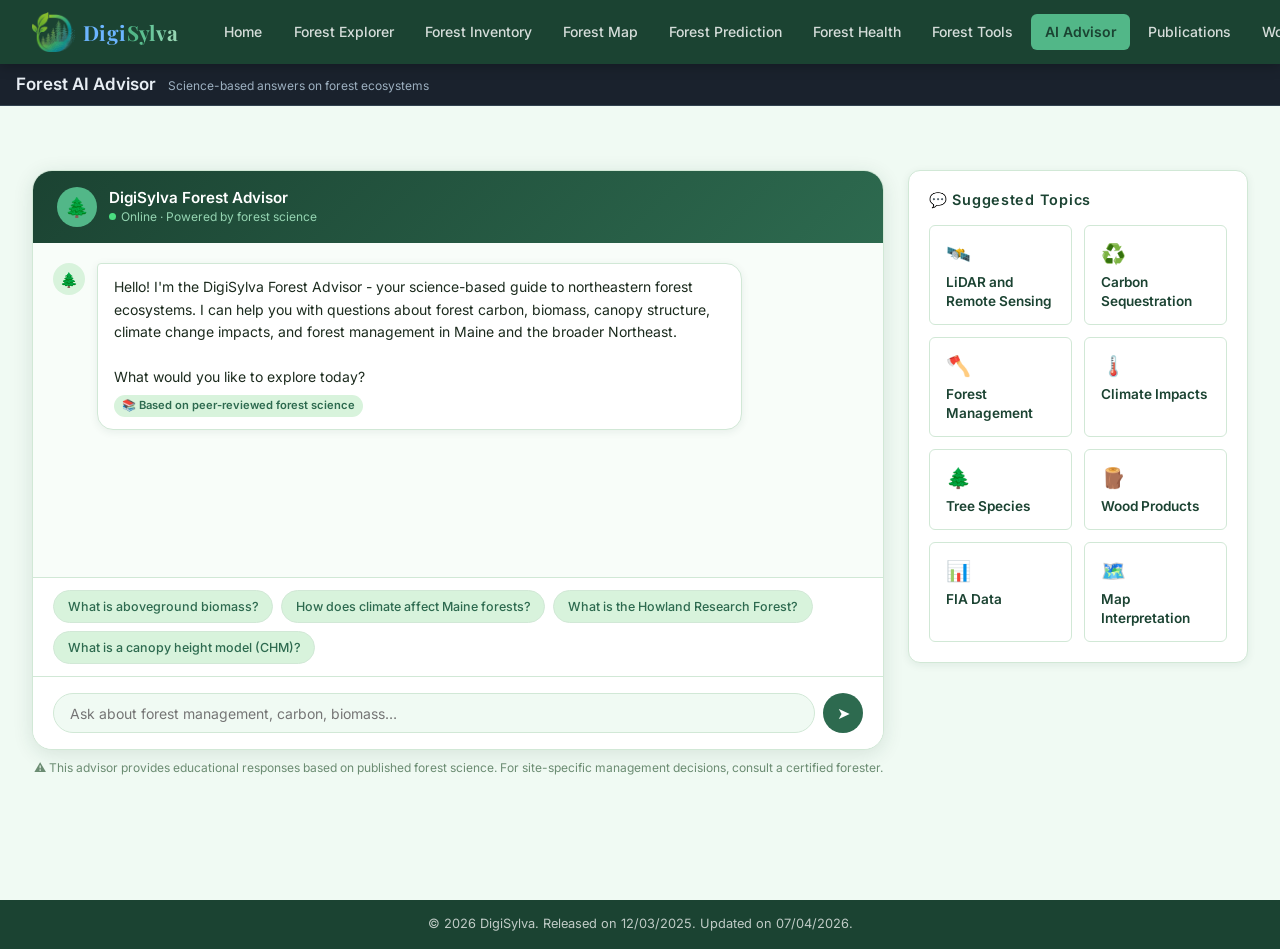
==== pages/ai-advisor.html @ 70806cdb "Add files via upload" ====
<!DOCTYPE html>
<html lang="en">
<head>
  <meta charset="UTF-8" />
  <meta name="viewport" content="width=device-width, initial-scale=1.0" />
  <title>AI Advisor - DigiSylva</title>
  <link rel="stylesheet" href="../css/style.css" />
  <style>
    .advisor-layout {
      display: grid;
      grid-template-columns: 1fr 340px;
      gap: 1.5rem;
      align-items: start;
    }
    .topic-grid { display: grid; grid-template-columns: 1fr 1fr; gap: 0.75rem; margin-top: 0.75rem; }
    .topic-card {
      background: white;
      border: 1px solid var(--border);
      border-radius: var(--radius-sm);
      padding: 0.85rem 1rem;
      cursor: pointer;
      transition: all var(--transition);
      font-size: 0.82rem;
      color: var(--text-mid);
      line-height: 1.4;
    }
    .topic-card:hover { border-color: var(--green-bright); background: var(--green-pale); color: var(--green-dark); }
    .topic-card .t-icon { font-size: 1.25rem; margin-bottom: 0.3rem; }
    .topic-card .t-title { font-weight: 600; color: var(--green-dark); font-size: 0.85rem; }
    @media (max-width: 900px) { .advisor-layout { grid-template-columns: 1fr; } }
    .typing-indicator { display: flex; gap: 4px; align-items: center; padding: 0.5rem; }
    .typing-dot { width: 8px; height: 8px; background: var(--green-bright); border-radius: 50%; animation: typingBounce 1.4s infinite; }
    .typing-dot:nth-child(2) { animation-delay: 0.2s; }
    .typing-dot:nth-child(3) { animation-delay: 0.4s; }
    @keyframes typingBounce { 0%, 60%, 100% { transform: translateY(0); } 30% { transform: translateY(-6px); } }
    .msg-bubble a { color: var(--green-bright); text-decoration: underline; }
    .source-tag {
      display: inline-flex;
      align-items: center;
      gap: 0.3rem;
      background: var(--green-pale);
      color: var(--green-mid);
      font-size: 0.7rem;
      font-weight: 600;
      padding: 0.15rem 0.5rem;
      border-radius: 100px;
      margin-top: 0.4rem;
    }
  </style>
</head>
<body>

<!-- NAVBAR -->
<nav class="navbar">
  <a class="nav-brand" href="../index.html">
    <img src="../assets/DigiSylva_mark.png" alt="" class="brand-mark" />
    <span class="digisylva-logo"><span class="d-digi">Digi</span><span class="d-s">S</span><span class="d-y">y</span><span class="d-l">l</span><span class="d-v">v</span><span class="d-a">a</span></span>
  </a>
  <ul class="nav-links">
    <li><a href="../index.html">Home</a></li>
    <li><a href="naip.html">Forest Explorer</a></li>
    <li><a href="forest-inventory.html">Forest Inventory</a></li>
    <li><a href="map.html">Forest Map</a></li>
    <li><a href="prediction.html">Forest Prediction</a></li>
    <li><a href="forest-health.html">Forest Health</a></li>
    <li><a href="forest-tools.html">Forest Tools</a></li>
    <li><a href="ai-advisor.html" class="active">AI Advisor</a></li>
    <li><a href="publications.html">Publications</a></li>
    <li><a href="workshops.html">Workshops</a></li>
    <li><a href="news.html">News</a></li>
    <li><a href="team.html">Team</a></li>
  </ul>
  <button class="nav-search-btn" onclick="openSearch()" title="Search (Ctrl+K)">🔍 Search</button>
</nav>

<div class="page-wrapper">
  <div class="page-header">
    <div class="page-header-inner">
      <h1>Forest AI Advisor</h1>
      <p>Science-based answers on forest ecosystems</p>
    </div>
  </div>

  <div class="section">
    <div class="advisor-layout">

      <!-- Chat Interface -->
      <div>
        <div class="chat-wrap" id="chat-box">
          <div class="chat-header">
            <div class="chat-avatar">🌲</div>
            <div class="chat-header-info">
              <h4>DigiSylva Forest Advisor</h4>
              <div class="chat-status"><div class="status-dot"></div> Online · Powered by forest science</div>
            </div>
          </div>

          <div class="chat-messages" id="chat-messages">
            <!-- Initial bot message -->
            <div class="msg bot">
              <div class="msg-avatar">🌲</div>
              <div>
                <div class="msg-bubble">
                  Hello! I'm the DigiSylva Forest Advisor - your science-based guide to northeastern forest ecosystems. I can help you with questions about forest carbon, biomass, canopy structure, climate change impacts, and forest management in Maine and the broader Northeast. <br><br>
                  What would you like to explore today?
                  <div><span class="source-tag">📚 Based on peer-reviewed forest science</span></div>
                </div>
              </div>
            </div>
          </div>

          <div class="chat-suggestions" id="suggestion-chips">
            <span class="suggestion-chip" onclick="askQuestion(this.textContent)">What is aboveground biomass?</span>
            <span class="suggestion-chip" onclick="askQuestion(this.textContent)">How does climate affect Maine forests?</span>
            <span class="suggestion-chip" onclick="askQuestion(this.textContent)">What is the Howland Research Forest?</span>
            <span class="suggestion-chip" onclick="askQuestion(this.textContent)">What is a canopy height model (CHM)?</span>
          </div>

          <div class="chat-input-row">
            <input type="text" class="chat-input" id="chat-input"
              placeholder="Ask about forest management, carbon, biomass…"
              onkeydown="if(event.key==='Enter')sendMessage()" />
            <button class="chat-send" onclick="sendMessage()">➤</button>
          </div>
        </div>
        <p style="font-size:0.75rem;color:var(--text-light);margin-top:0.5rem;text-align:center;">
          ⚠ This advisor provides educational responses based on published forest science. For site-specific management decisions, consult a certified forester.
        </p>
      </div>

      <!-- Sidebar: Topics and Resources -->
      <div style="display:flex;flex-direction:column;gap:1.25rem;">

        <div class="map-controls">
          <h4>💬 Suggested Topics</h4>
          <div class="topic-grid">
            <div class="topic-card" onclick="askQuestion('How is LiDAR used to estimate forest biomass?')">
              <div class="t-icon">🛰️</div>
              <div class="t-title">LiDAR and Remote Sensing</div>
            </div>
            <div class="topic-card" onclick="askQuestion('How do forests sequester carbon?')">
              <div class="t-icon">♻️</div>
              <div class="t-title">Carbon Sequestration</div>
            </div>
            <div class="topic-card" onclick="askQuestion('What forest management practices are used in Maine?')">
              <div class="t-icon">🪓</div>
              <div class="t-title">Forest Management</div>
            </div>
            <div class="topic-card" onclick="askQuestion('How is climate change impacting northeastern forests?')">
              <div class="t-icon">🌡️</div>
              <div class="t-title">Climate Impacts</div>
            </div>
            <div class="topic-card" onclick="askQuestion('What tree species are dominant in Maine forests?')">
              <div class="t-icon">🌲</div>
              <div class="t-title">Tree Species</div>
            </div>
            <div class="topic-card" onclick="askQuestion('What is the carbon stock in harvested wood products?')">
              <div class="t-icon">🪵</div>
              <div class="t-title">Wood Products</div>
            </div>
            <div class="topic-card" onclick="askQuestion('What is a forest inventory and analysis (FIA)?')">
              <div class="t-icon">📊</div>
              <div class="t-title">FIA Data</div>
            </div>
            <div class="topic-card" onclick="askQuestion('How do I interpret an AGB map?')">
              <div class="t-icon">🗺️</div>
              <div class="t-title">Map Interpretation</div>
            </div>
          </div>
        </div>

      </div><!-- end sidebar -->

    </div>
  </div>
</div>

<script>
// Knowledge base for the advisor
const KB = {
  "aboveground biomass": `**Aboveground Biomass (AGB)** refers to the total mass of living organic material above the soil surface in a forest ecosystem - including trunks, branches, bark, and foliage, but not roots.

AGB is typically expressed in **Mg ha⁻¹** (megagrams per hectare, equivalent to tonnes/ha) or kg m⁻².

In DigiSylva, AGB is derived from **airborne LiDAR** (Light Detection and Ranging) point cloud data collected over the Howland Research Forest in Maine. LiDAR metrics such as mean canopy height and canopy cover density are used in statistical models trained against field measurements to generate spatially continuous AGB maps.

At Howland, mean AGB values range from approximately 0.6 to 14 (relative units), reflecting the mixed-forest landscape with areas of varying density and age.`,

  "canopy height model": `A **Canopy Height Model (CHM)** is a raster data product that represents the maximum height of vegetation above ground for each pixel, typically derived from airborne LiDAR data.

The CHM is calculated by subtracting the Digital Terrain Model (DTM - bare ground elevation) from the Digital Surface Model (DSM - highest point in each pixel). The result shows tree top heights in **meters above ground**.

In the DigiSylva dataset, CHM values at Howland Research Forest range from **0 to ~50 meters**, reflecting the mixed spruce-fir and northern hardwood stand structure. Taller pixels often correspond to mature overstory trees, while lower values indicate gaps, regeneration areas, or understory vegetation.

CHM time series (2012-2025) allow us to track canopy growth, disturbance events, and management interventions over time.`,

  "howland research forest": `The **Howland Research Forest** is located near Howland, Maine (approximately 45.2°N, 68.7°W) in Penobscot County, central Maine.

It is operated by the **USDA Forest Service Northern Research Station** and is recognized as a key AmeriFlux eddy covariance site (US-Ho1), providing decades of carbon flux measurements.

The forest is dominated by **mixed conifers** (red spruce, eastern hemlock, balsam fir) and **northern hardwoods** (red maple, paper birch), and has been the subject of extensive research on:
- Net ecosystem carbon exchange
- LiDAR-derived biomass and canopy structure
- Forest age dynamics and disturbance response

DigiSylva uses the Howland site as its primary demonstration area for multi-temporal LiDAR analysis (2012-2025).`,

  "climate": `**Climate change is significantly impacting forests across the northeastern United States**, including Maine. Key documented and projected impacts include:

🌡 **Temperature Rise:** Mean annual temperatures in the Northeast have increased by ~1.3°C since the early 20th century, shifting growing seasons and species ranges poleward and upward.

🌲 **Species Composition Shifts:** Warmer winters reduce cold tolerance advantages of boreal species (spruce, fir) and allow temperate hardwood expansion into previously boreal zones. Research by Wei et al. (2025) shows that warming-driven shifts in dominant tree species may reduce aboveground biomass in northeastern forests.

❄ **Reduced Snow Pack:** Decreased winter snowpack alters soil moisture dynamics, frost patterns, and seedling establishment.

🐛 **Pest and Pathogen Range Expansion:** Milder winters enable range expansion of damaging insects such as the hemlock woolly adelgid and emerald ash borer northward into Maine forests.

🌧 **Altered Precipitation:** Increased precipitation intensity and drought frequency are changing soil moisture regimes critical for tree growth.`,

  "lidar": `**LiDAR (Light Detection and Ranging)** is a remote sensing technology that uses laser pulses to measure distances to objects. When deployed from aircraft, it can create highly accurate three-dimensional maps of forest structure.

**How it works for forests:**
1. Laser pulses emitted downward hit and reflect from canopy, branches, and ground
2. Precise timing of returns gives exact 3D point locations (point cloud)
3. Multiple return pulses per shot reveal vertical canopy structure
4. Statistical metrics from the point cloud (height percentiles, canopy density) correlate strongly with field-measured forest attributes

**Products derived from LiDAR:**
- **CHM** (Canopy Height Model) - tree top heights in meters
- **AGB** (Aboveground Biomass) - estimated from height-density relationships
- **Canopy Cover** - fraction of ground covered by canopy
- **Leaf Area Index (LAI)**

LiDAR is used extensively by researchers at the University of Maine to map and monitor the Howland Research Forest, providing data that underpins the DigiSylva platform.`,

  "carbon": `Forests are one of the Earth's most important **carbon sinks**, sequestering CO₂ from the atmosphere through photosynthesis and storing it in wood, roots, and soil organic matter.

**Key carbon pools in a forest:**
- **Aboveground biomass** (~50% carbon by dry weight)
- **Belowground biomass** (roots)
- **Dead wood** (coarse woody debris, snags)
- **Litter** (forest floor organic layer)
- **Soil organic carbon** (largest pool)

**In northeastern U.S. forests:** Maine's forests alone sequester millions of tonnes of CO₂ equivalent per year. Research by Wei et al. (2023) developed carbon accounting tools for harvested wood products, showing that lumber and engineered wood products continue storing carbon for decades.

**Harvested Wood Products (HWP):** When timber is harvested, a portion of the carbon remains stored in wood products (furniture, lumber, paper). The *carbon substitution effect* - replacing fossil-fuel-intensive materials - provides additional climate benefits.`,

  "maine forest": `Maine is the **most forested state in the United States**, with approximately 17.6 million acres of forestland covering nearly 90% of its land area.

**Major forest types:**
- **Spruce-Fir:** Dominates northern Maine; commercially important for pulpwood and lumber; provides habitat for boreal wildlife including the Canada lynx
- **Northern Hardwood:** Sugar maple, yellow birch, beech; valuable for maple syrup, high-quality lumber
- **Mixed Forest:** Transitional communities blending conifers and hardwoods across much of central Maine
- **Lowland Softwoods:** Black spruce and tamarack in wetland areas

**Economic importance:** The forest products sector is a cornerstone of Maine's economy - generating billions in economic output and thousands of jobs in logging, milling, and paper production.

**Ecological services:** Maine's forests regulate water quality for hundreds of watersheds, provide critical wildlife habitat including for migratory birds, and sequester significant quantities of atmospheric carbon.`,

  "management": `**Forest management** in Maine and the Northeast encompasses a range of silvicultural practices designed to meet ecological, economic, and social objectives.

**Common practices:**
- **Selection cutting:** Removing individual or small groups of trees to maintain uneven-aged stand structure - common in northern hardwood forests
- **Clearcut with retention:** Harvesting most merchantable timber while retaining legacy trees for wildlife and regeneration
- **Shelterwood:** Two-stage harvest that removes overstory after desirable regeneration is established
- **Precommercial thinning:** Removing young trees to concentrate growth on crop trees - accelerates biomass accumulation

**Management and carbon:** Research by Zhao et al. (2023) and Wei et al. (2022, 2023) has shown that both active management and long-rotation forestry can play important roles in maximizing carbon storage across the forest-products lifecycle.

**Challenges:** Climate change, invasive species, changing markets (especially for paper), and shifting landowner priorities are reshaping management decisions across the Northeast.`,

  "fia": `The **Forest Inventory and Analysis (FIA)** program, run by the USDA Forest Service, is the nation's comprehensive forest monitoring system.

FIA maintains a systematic network of permanent forest plots (~1 per 6,000 acres nationally) that are remeasured on a cycle of 5-7 years. Data collected includes:
- Tree species, diameter, height, and condition
- Stand age and origin
- Forest type and ownership
- Down woody debris and understory vegetation

**PyFIA:** The DigiSylva team (Wei et al., 2025) developed **PyFIA**, a Python package for analyzing and visualizing FIA data, published in *Carbon Balance and Management*. PyFIA simplifies access to the FIA database for forest scientists and managers.

FIA data underpins regional carbon accounting, timber supply analyses, and biodiversity assessments across all U.S. forest types.`,

  "wood products": `**Harvested Wood Products (HWP)** are an important but often overlooked component of the forest carbon cycle.

When trees are harvested, carbon does not immediately return to the atmosphere - much of it remains stored in:
- **Structural lumber and engineered wood** (decades to centuries)
- **Furniture and millwork** (decades)
- **Paper and packaging** (months to years, then potentially landfilled)

**Research at UMaine:** Wei et al. (2022) quantified how technological advancements in wood processing (higher lumber recovery, more engineered wood products) have expanded carbon storage in HWP from Maine's forests. A subsequent paper (Wei et al., 2023) developed a life-cycle and product-type-based estimator for carbon stored in wood products.

The HWP carbon pool is now included in national greenhouse gas inventories and forest carbon accounting frameworks under IPCC guidelines.`,

  "agb map": `Interpreting an **AGB (Aboveground Biomass) map** from DigiSylva involves understanding both the color scale and the spatial patterns.

**Color scale (green gradient):**
- **Light yellow-green** = low biomass (open areas, young regeneration, gaps)
- **Medium green** = moderate biomass (mid-successional stands, mixed forest)
- **Dark green** = high biomass (dense, mature forest areas)

**Spatial patterns to look for:**
- **Uniformly high values** → mature, closed-canopy forest
- **Patchy low values** → harvested areas, natural disturbances, wetlands
- **Gradual transitions** → age gradients following management history

**Temporal change:** Compare the same location across years (2012→2025) to detect:
- Growth: increasing AGB over time = carbon uptake
- Disturbance: sudden drops in AGB = harvest, windthrow, insects
- Recovery: gradual increase after disturbance

Transparent pixels indicate no-data areas (outside the surveyed extent or water bodies).`
};

function matchKB(text) {
  const lower = text.toLowerCase();
  for (const [key, answer] of Object.entries(KB)) {
    const words = key.split(' ');
    if (words.every(w => lower.includes(w))) return answer;
  }
  // Partial matching
  if (lower.includes('biomass') || lower.includes('agb')) return KB['aboveground biomass'];
  if (lower.includes('chm') || lower.includes('canopy height')) return KB['canopy height model'];
  if (lower.includes('howland')) return KB['howland research forest'];
  if (lower.includes('climate') || lower.includes('warming') || lower.includes('temperature')) return KB['climate'];
  if (lower.includes('lidar') || lower.includes('laser') || lower.includes('point cloud')) return KB['lidar'];
  if (lower.includes('carbon') || lower.includes('co2') || lower.includes('sequestration') || lower.includes('sink')) return KB['carbon'];
  if (lower.includes('maine') || lower.includes('spruce') || lower.includes('fir') || lower.includes('hardwood')) return KB['maine forest'];
  if (lower.includes('management') || lower.includes('harvest') || lower.includes('silviculture') || lower.includes('thinning')) return KB['management'];
  if (lower.includes('fia') || lower.includes('inventory') || lower.includes('pyfia')) return KB['fia'];
  if (lower.includes('wood product') || lower.includes('hwp') || lower.includes('lumber')) return KB['wood products'];
  if (lower.includes('interpret') || lower.includes('read') || lower.includes('map')) return KB['agb map'];
  return null;
}

function formatText(text) {
  return text
    .replace(/\*\*(.+?)\*\*/g, '<strong>$1</strong>')
    .replace(/\n\n/g, '<br><br>')
    .replace(/\n/g, '<br>');
}

function addMessage(role, text, isTyping = false) {
  const container = document.getElementById('chat-messages');
  const div = document.createElement('div');
  div.className = `msg ${role}`;

  const avatarDiv = document.createElement('div');
  avatarDiv.className = 'msg-avatar';
  avatarDiv.textContent = role === 'bot' ? '🌲' : '👤';

  const bubbleWrap = document.createElement('div');
  const bubble = document.createElement('div');
  bubble.className = 'msg-bubble';

  if (isTyping) {
    bubble.innerHTML = `<div class="typing-indicator"><div class="typing-dot"></div><div class="typing-dot"></div><div class="typing-dot"></div></div>`;
    div.id = 'typing-msg';
  } else {
    bubble.innerHTML = formatText(text);
    if (role === 'bot') {
      const src = document.createElement('div');
      src.innerHTML = '<span class="source-tag">📚 Based on peer-reviewed forest science</span>';
      bubble.appendChild(src);
    }
  }

  bubbleWrap.appendChild(bubble);
  div.appendChild(avatarDiv);
  div.appendChild(bubbleWrap);
  container.appendChild(div);
  container.scrollTop = container.scrollHeight;
  return div;
}

function sendMessage() {
  const input = document.getElementById('chat-input');
  const q = input.value.trim();
  if (!q) return;
  input.value = '';
  askQuestion(q);
}

function askQuestion(q) {
  document.getElementById('chat-input').value = '';
  addMessage('user', q);

  // Typing indicator
  const typingEl = addMessage('bot', '', true);

  setTimeout(() => {
    typingEl.remove();
    const answer = matchKB(q);
    if (answer) {
      addMessage('bot', answer);
    } else {
      addMessage('bot', `That's a great question! While I don't have a specific answer ready for "${q}" in my knowledge base, I can suggest:

- Checking our **Publications** page for peer-reviewed research from the DigiSylva team
- Exploring the **Forest Map** to visually investigate the data
- Contacting our team via the **Team** page for expert guidance

Is there anything else I can help you with about forest biomass, canopy height, or northeastern forest ecosystems?`);
    }
  }, 900 + Math.random() * 600);
}
</script>

<footer>
  <div class="footer-inner">
    <div class="footer-bottom">
      <span>© 2026 DigiSylva. Released on 12/03/2025. Updated on 07/04/2026.</span>
    </div>
  </div>
</footer>

<script src="../js/search.js"></script>
</body>
</html>
---- css/style.css ----
/* ============================================================
   DigiSylva - Shared Stylesheet
   University of Maine · School of Forest Resources
   ============================================================ */

/* ── Google Fonts ── */
@import url('https://fonts.googleapis.com/css2?family=Inter:wght@300;400;500;600;700&family=Playfair+Display:wght@600;700&display=swap');

/* ── CSS Variables ── */
:root {
  --green-dark:   #1b4332;
  --green-mid:    #2d6a4f;
  --green-bright: #52b788;
  --green-light:  #95d5b2;
  --green-pale:   #d8f3dc;
  --green-bg:     #f0faf3;
  --gold:         #c9a84c;
  --gold-light:   #f4e2aa;
  --brown:        #6b3f1f;
  --text-dark:    #1c2b1e;
  --text-mid:     #3a5241;
  --text-light:   #6b8c72;
  --white:        #ffffff;
  --card-bg:      #ffffff;
  --border:       #d1e8d6;
  --shadow-sm:    0 2px 8px rgba(27,67,50,0.08);
  --shadow-md:    0 4px 20px rgba(27,67,50,0.12);
  --shadow-lg:    0 8px 32px rgba(27,67,50,0.16);
  --radius-sm:    6px;
  --radius-md:    12px;
  --radius-lg:    20px;
  --nav-h:        64px;
  --transition:   0.25s ease;
}

/* ── Reset & Base ── */
*, *::before, *::after { box-sizing: border-box; margin: 0; padding: 0; }

html { scroll-behavior: smooth; font-size: 16px; }

body {
  font-family: 'Inter', sans-serif;
  color: var(--text-dark);
  background: var(--green-bg);
  line-height: 1.6;
  min-height: 100vh;
}

a { color: var(--green-mid); text-decoration: none; transition: color var(--transition); }
a:hover { color: var(--green-bright); }

img { max-width: 100%; display: block; }

h1, h2, h3, h4 { font-family: 'Playfair Display', serif; line-height: 1.25; }
h1 { font-size: clamp(2rem, 4vw, 3rem); }
h2 { font-size: clamp(1.5rem, 3vw, 2.25rem); }
h3 { font-size: clamp(1.15rem, 2vw, 1.5rem); }
h4 { font-size: 1.1rem; font-family: 'Inter', sans-serif; font-weight: 600; }

p { color: var(--text-mid); }

/* ── Navbar ── */
.navbar {
  position: fixed;
  top: 0; left: 0; right: 0;
  height: var(--nav-h);
  background: var(--green-dark);
  display: flex;
  align-items: center;
  padding: 0 2rem;
  z-index: 1000;
  box-shadow: 0 2px 12px rgba(0,0,0,0.25);
  gap: 0;
}

.nav-brand {
  display: flex;
  align-items: center;
  gap: 0.5rem;
  text-decoration: none;
  flex-shrink: 0;
  margin-right: 2rem;
}

.nav-logo-icon {
  width: 36px;
  height: 36px;
  background: var(--green-bright);
  border-radius: 8px;
  display: flex;
  align-items: center;
  justify-content: center;
  font-size: 1.2rem;
}

.nav-brand-text {
  font-family: 'Playfair Display', serif;
  font-size: 1.3rem;
  font-weight: 700;
  color: var(--white);
  letter-spacing: 0.02em;
}

.nav-links {
  display: flex;
  align-items: center;
  gap: 0.25rem;
  list-style: none;
  flex: 1;
}

.nav-links a {
  display: block;
  padding: 0.45rem 0.85rem;
  color: rgba(255,255,255,0.82);
  font-size: 0.875rem;
  font-weight: 500;
  border-radius: var(--radius-sm);
  transition: all var(--transition);
  white-space: nowrap;
  text-decoration: none;
}

.nav-links a:hover,
.nav-links a.active {
  background: rgba(255,255,255,0.12);
  color: #ffffff;
}

.nav-links a.active {
  background: var(--green-bright);
  color: var(--green-dark);
  font-weight: 600;
}

/* ── DigiSylva Styled Logo Wordmark ── */
.digisylva-logo {
  font-family: 'Playfair Display', serif;
  font-weight: 700;
  letter-spacing: 0.02em;
  line-height: 1;
  font-size: 1.3rem;
}
/* "Digi" = digital blue · "Sylva" = forest greens */
.d-digi { color: #6cb5ff; }
.d-s    { color: #52b788; }
.d-y    { color: #5cbf90; }
.d-l    { color: #6ac79b; }
.d-v    { color: #7ed0a8; }
.d-a    { color: #95d5b2; }

/* Hero-scale logo (larger, lighter tints for dark background) */
.hero-logo { display: block; }
.hero-logo .d-digi { color: #8ec5ff; }
.hero-logo .d-s    { color: #95d5b2; }
.hero-logo .d-y    { color: #a5dcbf; }
.hero-logo .d-l    { color: #b0e0c8; }
.hero-logo .d-v    { color: #bde8d3; }
.hero-logo .d-a    { color: var(--green-light); }

/* Logo images: emblem mark in navbar/footer, full logo on hero */
.brand-mark { height: 40px; width: auto; display: block; }
.hero-logo-img { height: 200px; width: auto; display: block; margin: 0 auto 1rem; }

/* Nav Search Button */
.nav-search-btn {
  margin-left: auto;
  background: rgba(255,255,255,0.12);
  border: 1px solid rgba(255,255,255,0.2);
  border-radius: var(--radius-sm);
  color: rgba(255,255,255,0.85);
  cursor: pointer;
  padding: 0.35rem 0.85rem;
  font-size: 0.8rem;
  font-weight: 500;
  transition: all var(--transition);
  font-family: 'Inter', sans-serif;
  white-space: nowrap;
  display: flex;
  align-items: center;
  gap: 0.35rem;
  flex-shrink: 0;
}
.nav-search-btn:hover {
  background: rgba(255,255,255,0.22);
  color: white;
}

/* ── Page Wrapper ── */
.page-wrapper {
  padding-top: var(--nav-h);
  min-height: 100vh;
}

/* ── Hero Section ── */
.hero {
  background: linear-gradient(rgba(18,42,26,0.62), rgba(9,26,16,0.80)), url("../assets/Acadia.jpg") center / cover no-repeat;
  color: white;
  padding: 5rem 2rem 4rem;
  text-align: center;
  position: relative;
  overflow: hidden;
}

.hero::before {
  content: '';
  position: absolute;
  inset: 0;
  background: url("data:image/svg+xml,%3Csvg xmlns='http://www.w3.org/2000/svg' viewBox='0 0 1440 320'%3E%3Cpath fill='rgba(82,183,136,0.08)' d='M0,96L48,112C96,128,192,160,288,160C384,160,480,128,576,112C672,96,768,96,864,112C960,128,1056,160,1152,165.3C1248,171,1344,149,1392,138.7L1440,128L1440,320L0,320Z'/%3E%3C/svg%3E") bottom no-repeat;
  background-size: cover;
}

.hero-content { position: relative; max-width: 800px; margin: 0 auto; }

.hero-eyebrow {
  display: inline-flex;
  align-items: center;
  gap: 0.5rem;
  background: rgba(149,213,178,0.15);
  border: 1px solid rgba(149,213,178,0.3);
  border-radius: 100px;
  padding: 0.35rem 1rem;
  font-size: 0.8rem;
  font-weight: 600;
  letter-spacing: 0.08em;
  color: var(--green-light);
  margin-bottom: 1.5rem;
}

.hero h1 {
  font-size: clamp(2.5rem, 6vw, 4.5rem);
  color: white;
  margin-bottom: 1rem;
  font-weight: 700;
}

.hero h1 span { color: var(--green-light); }

.hero p {
  font-size: 1.15rem;
  color: rgba(255,255,255,0.78);
  max-width: 600px;
  margin: 0 auto 2.5rem;
  line-height: 1.7;
}

.hero-btns {
  display: flex;
  gap: 1rem;
  justify-content: center;
  flex-wrap: wrap;
}

/* ── Buttons ── */
.btn {
  display: inline-flex;
  align-items: center;
  gap: 0.5rem;
  padding: 0.7rem 1.6rem;
  border-radius: var(--radius-sm);
  font-size: 0.9rem;
  font-weight: 600;
  cursor: pointer;
  transition: all var(--transition);
  border: 2px solid transparent;
  text-decoration: none;
  font-family: 'Inter', sans-serif;
}

.btn-primary {
  background: var(--green-bright);
  color: var(--green-dark);
}
.btn-primary:hover {
  background: var(--green-light);
  color: var(--green-dark);
  transform: translateY(-1px);
  box-shadow: 0 4px 16px rgba(82,183,136,0.35);
}

.btn-outline {
  background: transparent;
  border-color: rgba(255,255,255,0.4);
  color: white;
}
.btn-outline:hover {
  background: rgba(255,255,255,0.1);
  border-color: rgba(255,255,255,0.7);
  color: white;
}

.btn-sm { padding: 0.45rem 1rem; font-size: 0.8rem; }
.btn-dark {
  background: var(--green-dark);
  color: white;
  border-color: var(--green-dark);
}
.btn-dark:hover { background: var(--green-mid); color: white; }

/* ── Stats Bar ── */
.stats-bar {
  background: white;
  border-bottom: 1px solid var(--border);
  display: flex;
  justify-content: center;
  flex-wrap: wrap;
  gap: 0;
  box-shadow: var(--shadow-sm);
}

.stat-item {
  padding: 1.25rem 2.5rem;
  text-align: center;
  border-right: 1px solid var(--border);
  flex: 1;
  min-width: 150px;
}
.stat-item:last-child { border-right: none; }

.stat-value {
  font-size: 1.75rem;
  font-weight: 700;
  color: var(--green-mid);
  font-family: 'Playfair Display', serif;
  display: block;
}

.stat-label {
  font-size: 0.78rem;
  color: var(--text-light);
  font-weight: 500;
  letter-spacing: 0.06em;
  margin-top: 0.15rem;
}

/* ── Section Containers ── */
.section {
  padding: 4rem 2rem;
  max-width: 1300px;
  margin: 0 auto;
}

.section-header {
  text-align: center;
  margin-bottom: 3rem;
}

.section-header h2 { color: var(--green-dark); margin-bottom: 0.75rem; }
.section-header p { max-width: 600px; margin: 0 auto; font-size: 1rem; }

.section-tag {
  display: inline-block;
  background: var(--green-pale);
  color: var(--green-mid);
  font-size: 0.75rem;
  font-weight: 700;
  letter-spacing: 0.08em;
  padding: 0.3rem 0.9rem;
  border-radius: 100px;
  margin-bottom: 0.75rem;
}

/* ── Cards ── */
.card {
  background: var(--card-bg);
  border: 1px solid var(--border);
  border-radius: var(--radius-md);
  padding: 1.75rem;
  box-shadow: var(--shadow-sm);
  transition: all var(--transition);
}

.card:hover {
  box-shadow: var(--shadow-md);
  transform: translateY(-2px);
}

.card-icon {
  width: 48px;
  height: 48px;
  border-radius: var(--radius-sm);
  background: var(--green-pale);
  display: flex;
  align-items: center;
  justify-content: center;
  font-size: 1.4rem;
  margin-bottom: 1rem;
}

/* ── Grid Layouts ── */
.grid-2 { display: grid; grid-template-columns: repeat(auto-fit, minmax(280px, 1fr)); gap: 1.5rem; }
.grid-3 { display: grid; grid-template-columns: repeat(auto-fit, minmax(260px, 1fr)); gap: 1.5rem; }
.grid-4 { display: grid; grid-template-columns: repeat(auto-fit, minmax(220px, 1fr)); gap: 1.25rem; }

/* ── State Cards ── */
.state-card {
  background: white;
  border: 1px solid var(--border);
  border-radius: var(--radius-md);
  overflow: hidden;
  box-shadow: var(--shadow-sm);
  transition: all var(--transition);
}

.state-card:hover {
  box-shadow: var(--shadow-md);
  transform: translateY(-3px);
}

.state-card-header {
  background: linear-gradient(135deg, var(--green-dark), var(--green-mid));
  color: white;
  padding: 1.25rem 1.5rem;
  display: flex;
  align-items: center;
  gap: 0.75rem;
}

.state-flag { font-size: 1.8rem; }

.state-card-header h3 {
  font-family: 'Inter', sans-serif;
  font-size: 1.05rem;
  font-weight: 700;
  color: white;
  margin: 0;
}

.state-coverage {
  font-size: 0.8rem;
  color: var(--green-light);
  margin-top: 0.2rem;
}

.state-card-body {
  padding: 1.25rem 1.5rem;
}

.state-card-body p {
  font-size: 0.875rem;
  color: var(--text-mid);
  line-height: 1.65;
  margin-bottom: 0.75rem;
}

.state-tags { display: flex; gap: 0.4rem; flex-wrap: wrap; }

.tag {
  background: var(--green-pale);
  color: var(--green-mid);
  font-size: 0.72rem;
  font-weight: 600;
  padding: 0.2rem 0.6rem;
  border-radius: 100px;
}

/* ── Page Header (inner pages) ── */
.page-header {
  display: flex;
  align-items: center;
  gap: 12px;
  padding: 10px 16px;
  background: #1a222d;
  border-bottom: 1px solid #32424f;
  color: #e8eef4;
}

.page-header-inner,
.page-header > div {
  display: flex;
  align-items: baseline;
  gap: 12px;
  max-width: none;
  margin: 0;
  flex-wrap: wrap;
}

.page-header h1 {
  font-family: 'Inter', sans-serif;
  font-size: 17px;
  font-weight: 600;
  color: #e8eef4;
  margin: 0;
  white-space: nowrap;
}

.page-header p {
  color: #9db0c0;
  font-size: 12px;
  margin: 0;
  white-space: nowrap;
}

.breadcrumb {
  display: flex;
  align-items: center;
  gap: 0.5rem;
  font-size: 0.8rem;
  color: rgba(255,255,255,0.55);
  margin-bottom: 1rem;
}

.breadcrumb a { color: var(--green-light); }
.breadcrumb span { color: rgba(255,255,255,0.4); }

/* ── Map Page ── */
#map-container {
  height: calc(100vh - var(--nav-h) - 200px);
  min-height: 480px;
  border-radius: var(--radius-md);
  overflow: hidden;
  border: 1px solid var(--border);
  box-shadow: var(--shadow-md);
}

.map-controls {
  background: white;
  border: 1px solid var(--border);
  border-radius: var(--radius-md);
  padding: 1.25rem;
  box-shadow: var(--shadow-sm);
}

.map-controls h4 { color: var(--green-dark); margin-bottom: 1rem; font-size: 0.9rem; letter-spacing: 0.05em; }

.control-group { margin-bottom: 1.25rem; }
.control-group:last-child { margin-bottom: 0; }
.control-group label { display: block; font-size: 0.8rem; font-weight: 600; color: var(--text-light); margin-bottom: 0.5rem; letter-spacing: 0.05em; }

.btn-group { display: flex; flex-wrap: wrap; gap: 0.35rem; }

.btn-toggle {
  padding: 0.4rem 0.8rem;
  font-size: 0.8rem;
  font-weight: 500;
  border: 1px solid var(--border);
  border-radius: var(--radius-sm);
  background: white;
  color: var(--text-mid);
  cursor: pointer;
  transition: all var(--transition);
  font-family: 'Inter', sans-serif;
}

.btn-toggle:hover { border-color: var(--green-bright); color: var(--green-mid); }
.btn-toggle.active { background: var(--green-mid); color: white; border-color: var(--green-mid); }

.opacity-slider { width: 100%; accent-color: var(--green-mid); }

.stats-panel {
  background: white;
  border: 1px solid var(--border);
  border-radius: var(--radius-md);
  padding: 1.25rem;
  box-shadow: var(--shadow-sm);
}

.stats-panel h4 { color: var(--green-dark); margin-bottom: 1rem; font-size: 0.9rem; letter-spacing: 0.05em; }

.stat-row {
  display: flex;
  justify-content: space-between;
  align-items: center;
  padding: 0.5rem 0;
  border-bottom: 1px solid var(--border);
  font-size: 0.85rem;
}
.stat-row:last-child { border-bottom: none; }
.stat-row .label { color: var(--text-light); }
.stat-row .value { font-weight: 600; color: var(--green-dark); }

.legend-bar {
  height: 12px;
  border-radius: 6px;
  margin: 0.5rem 0;
}

.legend-labels { display: flex; justify-content: space-between; font-size: 0.72rem; color: var(--text-light); }

/* ── Chart Containers ── */
.chart-wrap {
  background: white;
  border: 1px solid var(--border);
  border-radius: var(--radius-md);
  padding: 1.5rem;
  box-shadow: var(--shadow-sm);
}

/* ── Team Cards ── */
.team-card {
  background: white;
  border: 1px solid var(--border);
  border-radius: var(--radius-lg);
  overflow: hidden;
  box-shadow: var(--shadow-sm);
  transition: all var(--transition);
  text-align: center;
}

.team-card:hover { box-shadow: var(--shadow-lg); transform: translateY(-4px); }

.team-avatar {
  width: 100%;
  height: 220px;
  background: linear-gradient(135deg, var(--green-dark), var(--green-mid));
  display: flex;
  align-items: center;
  justify-content: center;
  font-size: 5rem;
}

.team-info { padding: 1.75rem 1.5rem 1.5rem; }
.team-info h3 { font-size: 1.25rem; color: var(--green-dark); margin-bottom: 0.25rem; }
.team-title { font-size: 0.85rem; color: var(--green-bright); font-weight: 600; margin-bottom: 0.25rem; }
.team-dept { font-size: 0.8rem; color: var(--text-light); margin-bottom: 1rem; }
.team-bio { font-size: 0.875rem; color: var(--text-mid); line-height: 1.65; margin-bottom: 1.25rem; text-align: left; }

.team-links { display: flex; justify-content: center; gap: 0.5rem; }
.team-link {
  width: 36px; height: 36px;
  border-radius: 50%;
  background: var(--green-pale);
  color: var(--green-mid);
  display: flex; align-items: center; justify-content: center;
  font-size: 0.9rem;
  transition: all var(--transition);
  text-decoration: none;
}
.team-link:hover { background: var(--green-mid); color: white; }

/* ── Publications ── */
.pub-card {
  background: white;
  border: 1px solid var(--border);
  border-radius: var(--radius-md);
  padding: 1.5rem 1.75rem;
  box-shadow: var(--shadow-sm);
  display: flex;
  gap: 1.25rem;
  transition: all var(--transition);
  margin-bottom: 1rem;
}

.pub-card:hover { box-shadow: var(--shadow-md); border-left: 3px solid var(--green-bright); }

.pub-year-badge {
  flex-shrink: 0;
  width: 52px;
  height: 52px;
  background: var(--green-pale);
  color: var(--green-mid);
  border-radius: var(--radius-sm);
  display: flex;
  align-items: center;
  justify-content: center;
  font-size: 0.75rem;
  font-weight: 700;
  text-align: center;
  line-height: 1.2;
}

.pub-content h4 { color: var(--green-dark); margin-bottom: 0.35rem; font-size: 0.975rem; line-height: 1.4; }
.pub-authors { font-size: 0.82rem; color: var(--text-light); margin-bottom: 0.3rem; }
.pub-journal { font-size: 0.82rem; color: var(--green-mid); font-style: italic; font-weight: 500; }
.pub-tags { display: flex; gap: 0.4rem; margin-top: 0.6rem; flex-wrap: wrap; }

/* ── AI Advisor ── */
.chat-wrap {
  background: white;
  border: 1px solid var(--border);
  border-radius: var(--radius-lg);
  overflow: hidden;
  box-shadow: var(--shadow-md);
  display: flex;
  flex-direction: column;
  height: 580px;
}

.chat-header {
  background: linear-gradient(135deg, var(--green-dark), var(--green-mid));
  color: white;
  padding: 1rem 1.5rem;
  display: flex;
  align-items: center;
  gap: 0.75rem;
}

.chat-avatar {
  width: 40px; height: 40px;
  background: var(--green-bright);
  border-radius: 50%;
  display: flex; align-items: center; justify-content: center;
  font-size: 1.2rem;
}

.chat-header-info h4 { font-family: 'Inter', sans-serif; font-size: 0.95rem; color: white; margin: 0; }
.chat-status { font-size: 0.75rem; color: var(--green-light); display: flex; align-items: center; gap: 0.3rem; }
.status-dot { width: 7px; height: 7px; background: #4ade80; border-radius: 50%; }

.chat-messages {
  flex: 1;
  overflow-y: auto;
  padding: 1.25rem;
  display: flex;
  flex-direction: column;
  gap: 1rem;
  background: #f8fdf9;
}

.msg { display: flex; gap: 0.75rem; max-width: 85%; }
.msg.user { align-self: flex-end; flex-direction: row-reverse; }

.msg-avatar {
  width: 32px; height: 32px;
  border-radius: 50%;
  flex-shrink: 0;
  display: flex; align-items: center; justify-content: center;
  font-size: 0.9rem;
}

.msg.bot .msg-avatar { background: var(--green-pale); color: var(--green-mid); }
.msg.user .msg-avatar { background: var(--green-mid); color: white; }

.msg-bubble {
  padding: 0.75rem 1rem;
  border-radius: 16px;
  font-size: 0.875rem;
  line-height: 1.6;
}

.msg.bot .msg-bubble { background: white; color: var(--text-dark); border: 1px solid var(--border); border-top-left-radius: 4px; box-shadow: var(--shadow-sm); }
.msg.user .msg-bubble { background: var(--green-mid); color: white; border-top-right-radius: 4px; }

.chat-suggestions { padding: 0.75rem 1.25rem; display: flex; gap: 0.5rem; flex-wrap: wrap; background: white; border-top: 1px solid var(--border); }
.suggestion-chip {
  padding: 0.35rem 0.85rem;
  background: var(--green-pale);
  color: var(--green-mid);
  border-radius: 100px;
  font-size: 0.78rem;
  font-weight: 500;
  cursor: pointer;
  border: 1px solid var(--border);
  transition: all var(--transition);
  font-family: 'Inter', sans-serif;
}
.suggestion-chip:hover { background: var(--green-mid); color: white; border-color: var(--green-mid); }

.chat-input-row {
  display: flex;
  gap: 0.5rem;
  padding: 1rem 1.25rem;
  background: white;
  border-top: 1px solid var(--border);
}

.chat-input {
  flex: 1;
  padding: 0.65rem 1rem;
  border: 1px solid var(--border);
  border-radius: 100px;
  font-size: 0.875rem;
  font-family: 'Inter', sans-serif;
  outline: none;
  transition: border-color var(--transition);
  background: var(--green-bg);
}
.chat-input:focus { border-color: var(--green-bright); }

.chat-send {
  width: 40px; height: 40px;
  border-radius: 50%;
  background: var(--green-mid);
  color: white;
  border: none;
  cursor: pointer;
  display: flex; align-items: center; justify-content: center;
  font-size: 1rem;
  transition: all var(--transition);
  flex-shrink: 0;
}
.chat-send:hover { background: var(--green-dark); transform: scale(1.05); }

/* ── News ── */
.news-card {
  background: white;
  border: 1px solid var(--border);
  border-radius: var(--radius-md);
  overflow: hidden;
  box-shadow: var(--shadow-sm);
  transition: all var(--transition);
}
.news-card:hover { box-shadow: var(--shadow-md); transform: translateY(-2px); }

.news-card-img {
  height: 180px;
  display: flex;
  align-items: center;
  justify-content: center;
  font-size: 3rem;
}

.news-card-body { padding: 1.25rem; }
.news-date { font-size: 0.75rem; color: var(--text-light); font-weight: 500; letter-spacing: 0.06em; margin-bottom: 0.5rem; }
.news-card-body h4 { color: var(--green-dark); font-size: 1rem; line-height: 1.4; margin-bottom: 0.5rem; }
.news-card-body p { font-size: 0.85rem; color: var(--text-mid); line-height: 1.6; margin-bottom: 1rem; }
.news-read-more { font-size: 0.82rem; font-weight: 600; color: var(--green-mid); }

/* ── Footer ── */
footer {
  background: var(--green-dark);
  color: rgba(255,255,255,0.72);
  padding: 0;
  margin-top: 0;
  flex-shrink: 0;
}

.footer-inner {
  max-width: 1300px;
  margin: 0 auto;
  padding: 0 1.5rem;
}

.footer-top {
  display: grid;
  grid-template-columns: 1.5fr 1fr 1fr;
  gap: 3rem;
  margin-bottom: 2.5rem;
}

.footer-brand p { font-size: 0.875rem; line-height: 1.7; margin-top: 0.75rem; color: rgba(255,255,255,0.6); }
.footer-title { font-size: 0.8rem; font-weight: 700; color: white; letter-spacing: 0.08em; margin-bottom: 1rem; }
.footer-links { list-style: none; display: flex; flex-direction: column; gap: 0.5rem; }
.footer-links a { font-size: 0.875rem; color: rgba(255,255,255,0.6); transition: color var(--transition); }
.footer-links a:hover { color: var(--green-light); }

.footer-bottom {
  border-top: none;
  padding: 0.9rem 0;
  display: flex;
  justify-content: center;
  align-items: center;
  font-size: 0.8rem;
  text-align: center;
}

/* ── Utilities ── */
.text-center { text-align: center; }
.mt-1 { margin-top: 1rem; }
.mt-2 { margin-top: 2rem; }
.mb-1 { margin-bottom: 1rem; }
.flex { display: flex; }
.flex-col { flex-direction: column; }
.gap-1 { gap: 1rem; }
.items-center { align-items: center; }
.justify-between { justify-content: space-between; }

.year-filter-badge {
  display: inline-flex;
  align-items: center;
  gap: 0.4rem;
  background: var(--green-pale);
  color: var(--green-mid);
  border-radius: 100px;
  padding: 0.3rem 0.8rem;
  font-size: 0.78rem;
  font-weight: 600;
  margin: 0.2rem;
}

/* Prediction page */
.prediction-controls {
  background: white;
  border: 1px solid var(--border);
  border-radius: var(--radius-md);
  padding: 1.5rem;
  box-shadow: var(--shadow-sm);
}

.form-group { margin-bottom: 1rem; }
.form-group label { display: block; font-size: 0.82rem; font-weight: 600; color: var(--text-mid); margin-bottom: 0.4rem; }
.form-select, .form-input {
  width: 100%;
  padding: 0.55rem 0.85rem;
  border: 1px solid var(--border);
  border-radius: var(--radius-sm);
  font-size: 0.875rem;
  font-family: 'Inter', sans-serif;
  color: var(--text-dark);
  background: white;
  outline: none;
  transition: border-color var(--transition);
}
.form-select:focus, .form-input:focus { border-color: var(--green-bright); }

/* Download toolbar */
.map-toolbar {
  display: flex;
  gap: 0.5rem;
  align-items: center;
  flex-wrap: wrap;
  margin-bottom: 0.75rem;
}

/* ── Global Search Overlay ── */
.search-overlay {
  position: fixed;
  inset: 0;
  background: rgba(10,20,12,0.65);
  z-index: 9999;
  display: flex;
  align-items: flex-start;
  justify-content: center;
  padding-top: 90px;
  backdrop-filter: blur(4px);
}
.search-modal {
  background: white;
  border-radius: var(--radius-lg);
  width: 100%;
  max-width: 620px;
  margin: 0 1rem;
  box-shadow: 0 24px 64px rgba(0,0,0,0.35);
  overflow: hidden;
}
.search-header {
  padding: 1rem 1.25rem;
  display: flex;
  align-items: center;
  gap: 0.75rem;
  border-bottom: 1px solid var(--border);
}
.search-header input {
  flex: 1;
  border: none;
  outline: none;
  font-size: 1.05rem;
  font-family: 'Inter', sans-serif;
  color: var(--text-dark);
  background: transparent;
}
.search-results {
  max-height: 400px;
  overflow-y: auto;
}
.search-result-item {
  padding: 0.85rem 1.25rem;
  cursor: pointer;
  transition: background var(--transition);
  border-bottom: 1px solid var(--border);
  text-decoration: none;
  display: block;
}
.search-result-item:last-child { border-bottom: none; }
.search-result-item:hover { background: var(--green-pale); }
.search-result-title { font-weight: 600; color: var(--green-dark); font-size: 0.9rem; }
.search-result-snippet { font-size: 0.8rem; color: var(--text-mid); margin-top: 0.2rem; line-height: 1.5; }
.search-result-url { font-size: 0.7rem; color: var(--green-bright); margin-top: 0.2rem; font-weight: 500; }
.search-no-results { padding: 2.5rem; text-align: center; color: var(--text-light); font-size: 0.875rem; }
.search-footer {
  padding: 0.6rem 1.25rem;
  font-size: 0.72rem;
  color: var(--text-light);
  border-top: 1px solid var(--border);
  display: flex;
  gap: 1.5rem;
  background: var(--green-bg);
}
.search-footer kbd {
  background: var(--border);
  border-radius: 3px;
  padding: 0.1rem 0.3rem;
  font-family: monospace;
  font-size: 0.7rem;
}

/* Scrollbar */
::-webkit-scrollbar { width: 6px; }
::-webkit-scrollbar-track { background: var(--green-bg); }
::-webkit-scrollbar-thumb { background: var(--green-light); border-radius: 3px; }
::-webkit-scrollbar-thumb:hover { background: var(--green-bright
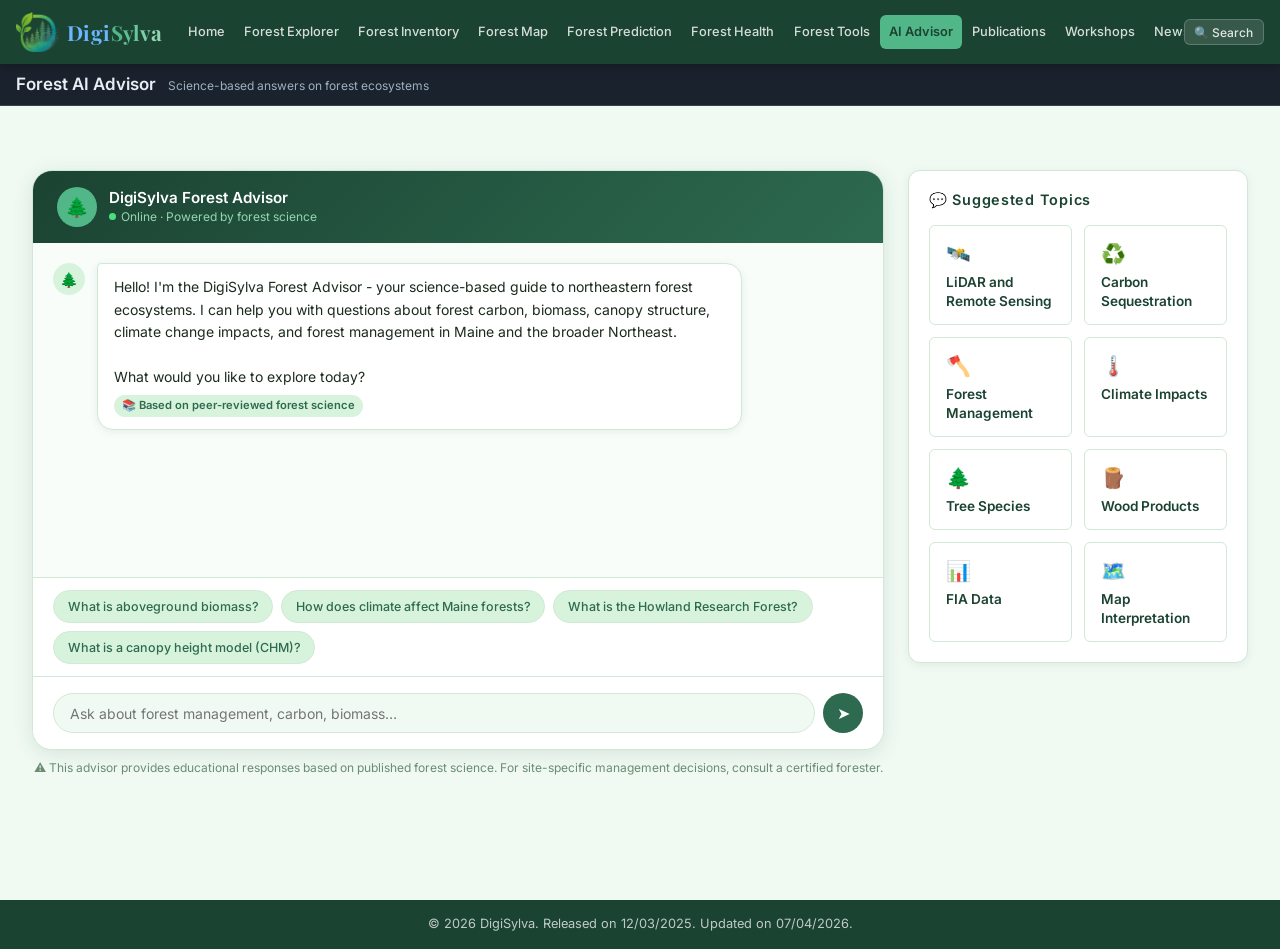
==== commit abb5497e: "Add files via upload" ====
--- a/pages/ai-advisor.html
+++ b/pages/ai-advisor.html
@@ -58,10 +58,10 @@
   </a>
   <ul class="nav-links">
     <li><a href="../index.html">Home</a></li>
-    <li><a href="naip.html">Forest Explorer</a></li>
+    <li><a href="forest-explorer.html">Forest Explorer</a></li>
     <li><a href="forest-inventory.html">Forest Inventory</a></li>
-    <li><a href="map.html">Forest Map</a></li>
-    <li><a href="prediction.html">Forest Prediction</a></li>
+    <li><a href="forest-map.html">Forest Map</a></li>
+    <li><a href="forest-prediction.html">Forest Prediction</a></li>
     <li><a href="forest-health.html">Forest Health</a></li>
     <li><a href="forest-tools.html">Forest Tools</a></li>
     <li><a href="ai-advisor.html" class="active">AI Advisor</a></li>
--- a/css/style.css
+++ b/css/style.css
@@ -71,6 +71,7 @@
   z-index: 1000;
   box-shadow: 0 2px 12px rgba(0,0,0,0.25);
   gap: 0;
+  flex-wrap: nowrap;
 }
 
 .nav-brand {
@@ -107,7 +108,12 @@
   gap: 0.25rem;
   list-style: none;
   flex: 1;
-}
+  flex-wrap: nowrap;        /* never fold onto a second line */
+  min-width: 0;
+  overflow-x: auto;         /* if it truly cannot fit, scroll instead of wrapping */
+  scrollbar-width: none;
+}
+.nav-links::-webkit-scrollbar { display: none; }
 
 .nav-links a {
   display: block;
@@ -978,4 +984,19 @@
 ::-webkit-scrollbar { width: 6px; }
 ::-webkit-scrollbar-track { background: var(--green-bg); }
 ::-webkit-scrollbar-thumb { background: var(--green-light); border-radius: 3px; }
-::-webkit-scrollbar-thumb:hover { background: var(--green-bright+::-webkit-scrollbar-thumb:hover { background: var(--green-bright); }
+
+
+/* ── Keep the top navigation on ONE line on small laptops ── */
+@media (max-width: 1280px) {
+  .navbar { padding: 0 1rem; }
+  .nav-brand { margin-right: 1rem; }
+  .nav-links { gap: 0.1rem; }
+  .nav-links a { padding: 0.4rem 0.55rem; font-size: 0.8rem; }
+  .nav-search-btn { padding: 0.3rem 0.6rem; font-size: 0.75rem; }
+}
+@media (max-width: 1040px) {
+  .nav-links a { padding: 0.35rem 0.45rem; font-size: 0.75rem; }
+  .brand-mark { height: 32px; }
+  .digisylva-logo { font-size: 1.1rem; }
+}
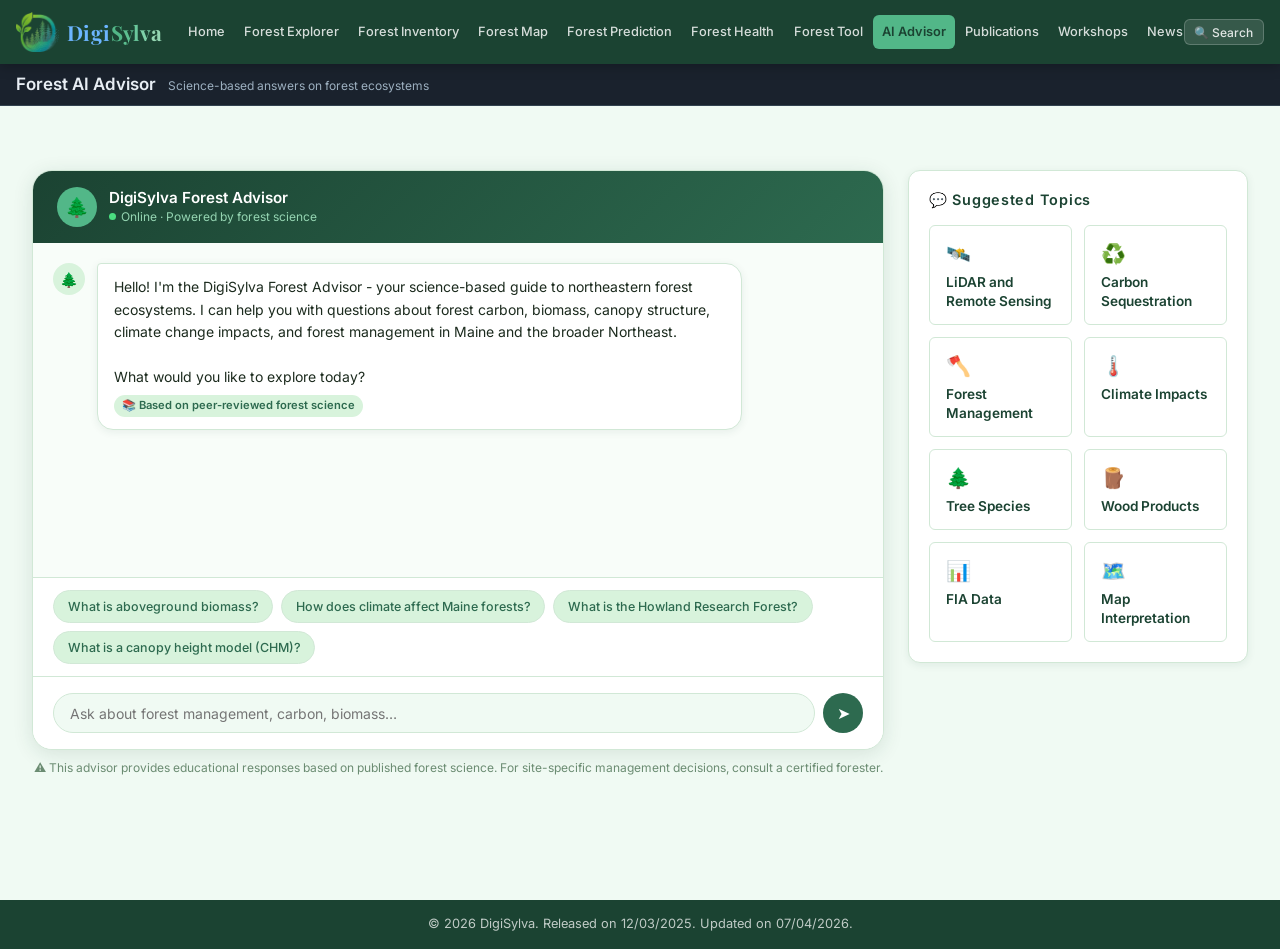
==== commit ebdb01b6: "Add files via upload" ====
--- a/pages/ai-advisor.html
+++ b/pages/ai-advisor.html
@@ -4,6 +4,19 @@
   <meta charset="UTF-8" />
   <meta name="viewport" content="width=device-width, initial-scale=1.0" />
   <title>AI Advisor - DigiSylva</title>
+  <meta name="description" content="Ask science-based questions about forest carbon, biomass, canopy height, and management with the DigiSylva AI Advisor." />
+  <meta name="robots" content="index, follow" />
+  <link rel="canonical" href="https://digisylva.com/pages/ai-advisor.html" />
+  <meta property="og:type" content="website" />
+  <meta property="og:site_name" content="DigiSylva" />
+  <meta property="og:title" content="AI Advisor - DigiSylva" />
+  <meta property="og:description" content="Ask science-based questions about forest carbon, biomass, canopy height, and management with the DigiSylva AI Advisor." />
+  <meta property="og:url" content="https://digisylva.com/pages/ai-advisor.html" />
+  <meta property="og:image" content="https://digisylva.com/assets/DigiSylva_logo_full.png" />
+  <meta name="twitter:card" content="summary_large_image" />
+  <link rel="icon" type="image/png" href="../assets/favicon.png" />
+  <link rel="icon" href="../assets/favicon.ico" sizes="any" />
+  <link rel="apple-touch-icon" href="../assets/apple-touch-icon.png" />
   <link rel="stylesheet" href="../css/style.css" />
   <style>
     .advisor-layout {
@@ -63,7 +76,7 @@
     <li><a href="forest-map.html">Forest Map</a></li>
     <li><a href="forest-prediction.html">Forest Prediction</a></li>
     <li><a href="forest-health.html">Forest Health</a></li>
-    <li><a href="forest-tools.html">Forest Tools</a></li>
+    <li><a href="forest-tools.html">Forest Tool</a></li>
     <li><a href="ai-advisor.html" class="active">AI Advisor</a></li>
     <li><a href="publications.html">Publications</a></li>
     <li><a href="workshops.html">Workshops</a></li>
